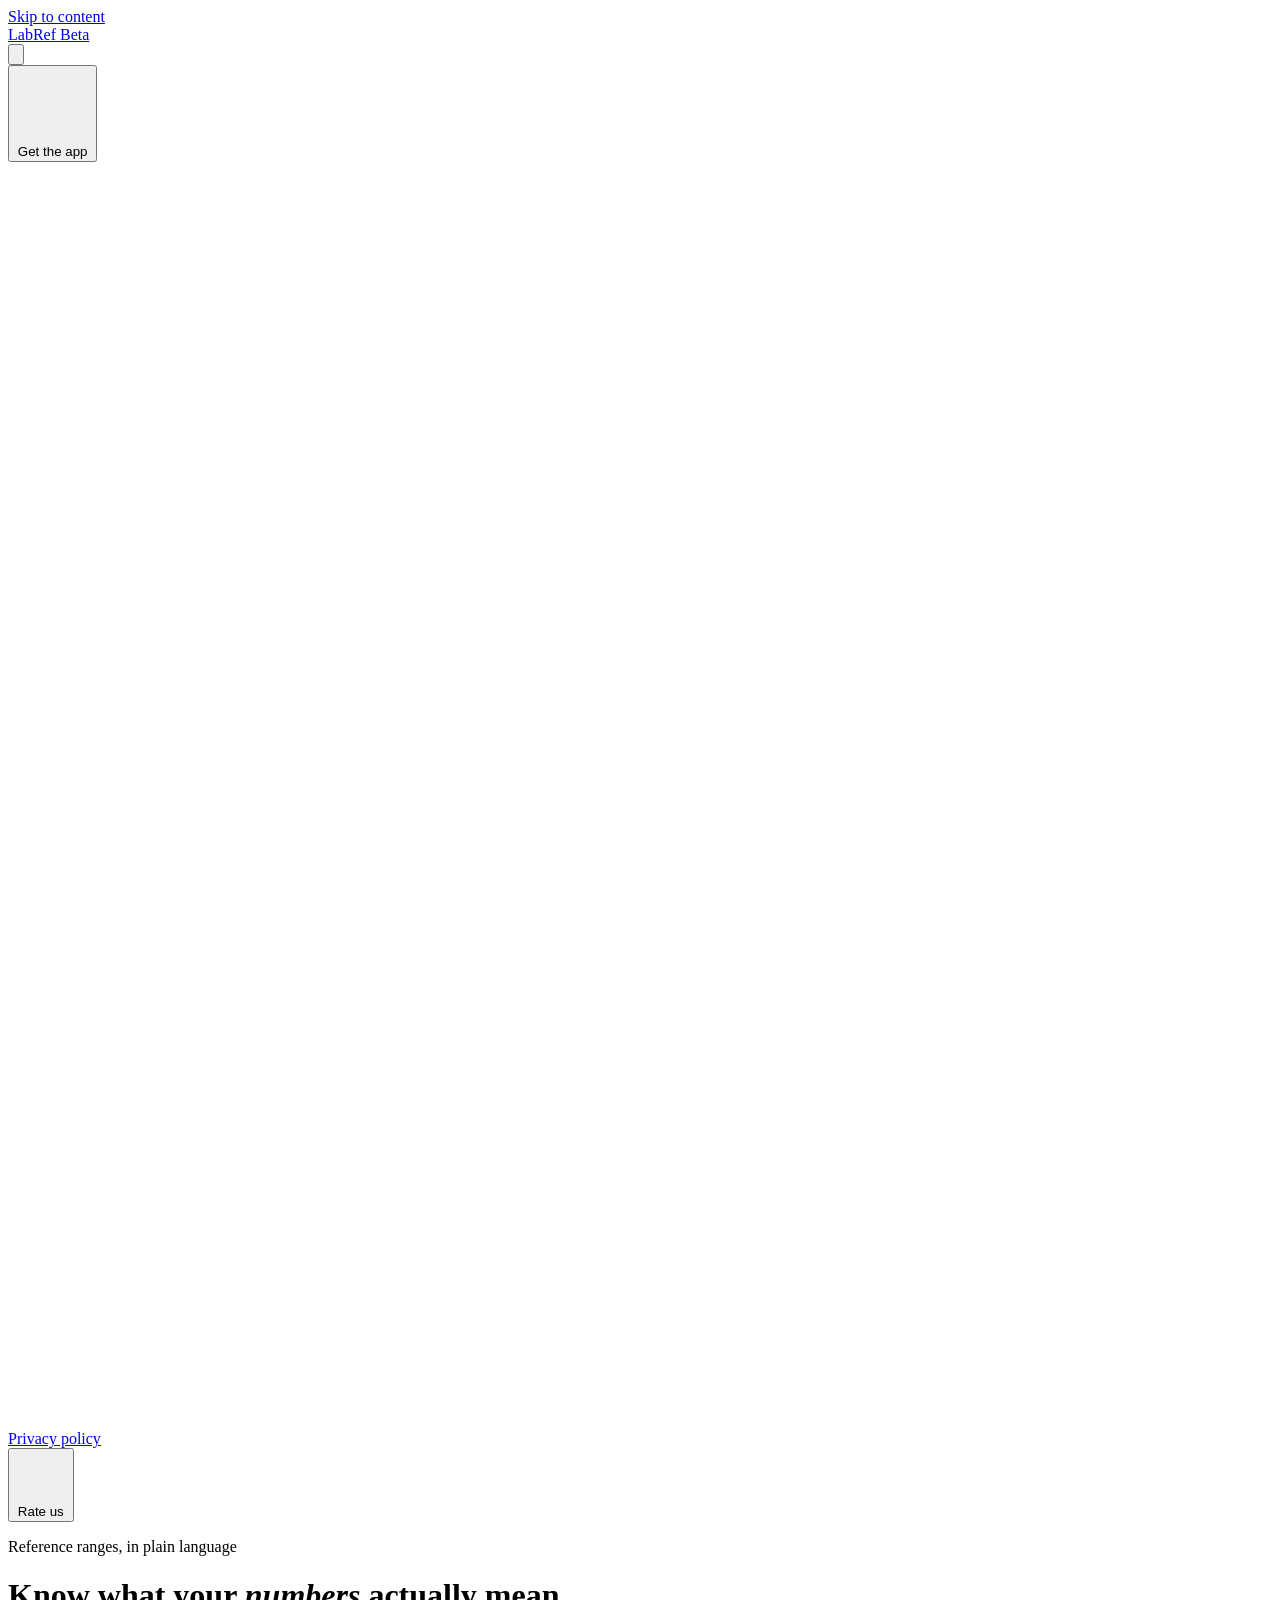
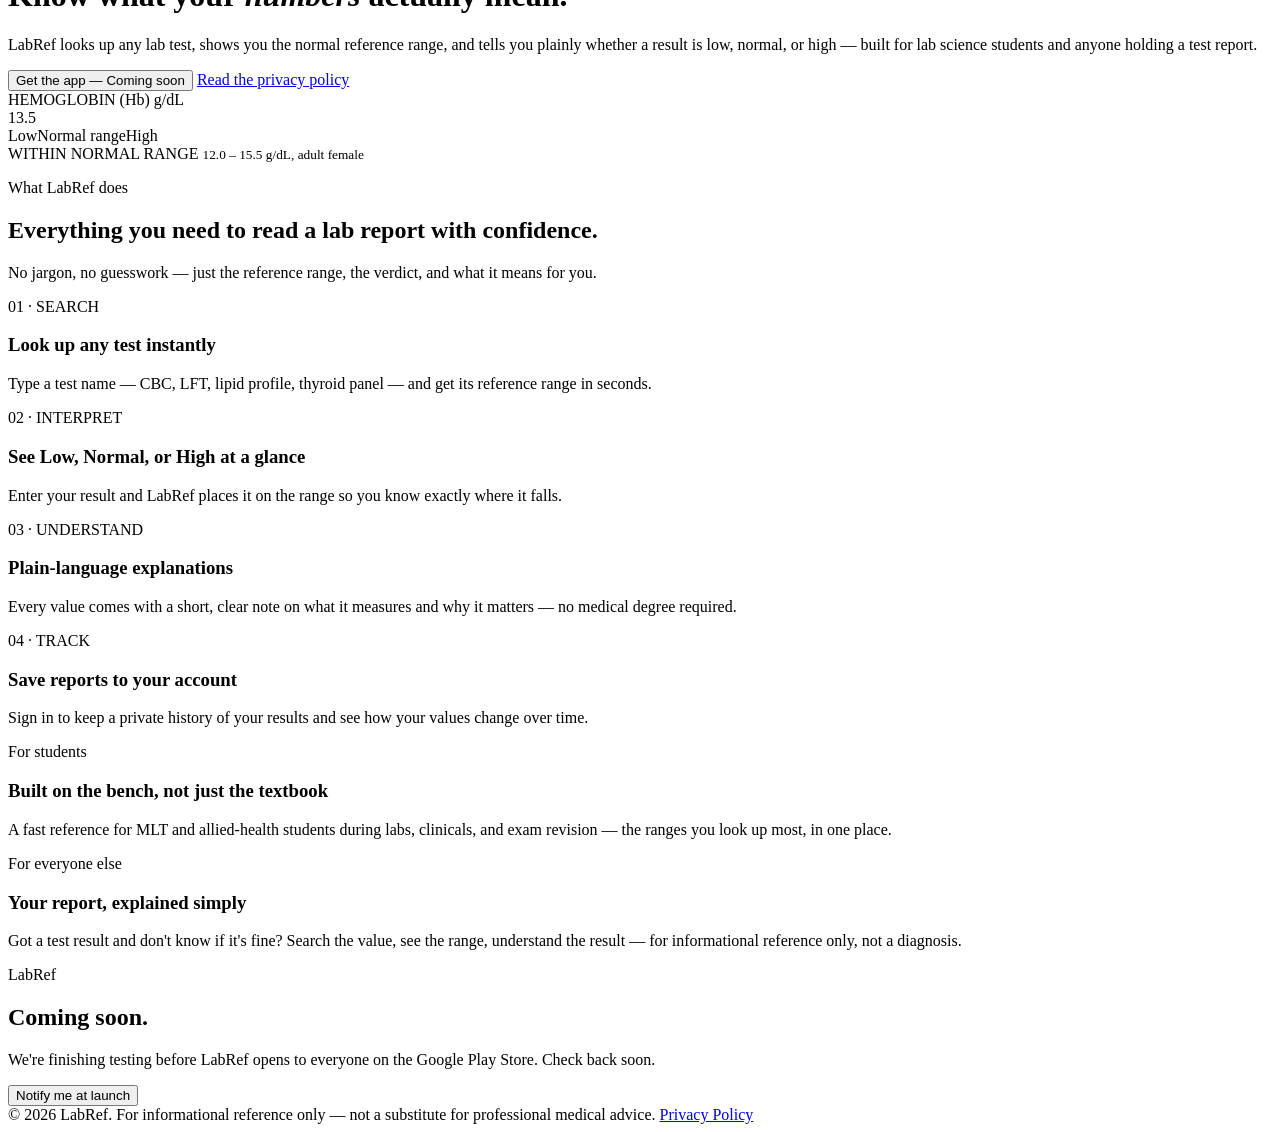
==== index.html @ ff69e236 "Rename index_Version2.html to index.html" ====
<!doctype html>
<html lang="en">
<head>
  <meta charset="utf-8">
  <meta name="viewport" content="width=device-width,initial-scale=1">
  <title>LabRef — Know what your numbers mean</title>
  <meta name="description" content="LabRef quickly shows lab test reference ranges and plain-language interpretation so you can read lab reports with confidence.">
  <link rel="icon" href="favicon.svg" type="image/svg+xml">
  <link rel="manifest" href="site.webmanifest">
  <meta name="theme-color" content="#2C5D58">

  <link rel="preconnect" href="https://fonts.googleapis.com">
  <link rel="preconnect" href="https://fonts.gstatic.com" crossorigin>
  <link href="https://fonts.googleapis.com/css2?family=Newsreader:ital,wght@0,400;0,500;1,400;1,500;1,600&family=Inter:wght@400;500;600;700&family=IBM+Plex+Mono:wght@400;500&display=swap" rel="stylesheet">

  <link rel="stylesheet" href="styles.css">
</head>
<body>
  <a class="skip-link" href="#main">Skip to content</a>

  <header class="nav" role="banner" id="top">
    <a href="#top" class="logo">LabRef <span class="tag">Beta</span></a>
    <div class="profile-wrap">
      <button class="profile-btn" id="profileBtn" aria-label="Account menu" aria-haspopup="true" aria-expanded="false" aria-controls="profileMenu">
        <svg viewBox="0 0 24 24" fill="none" stroke-width="1.6" stroke-linecap="round" stroke-linejoin="round" aria-hidden="true" focusable="false">
          <path d="M4 20c0-3.5 3.5-6 8-6s8 2.5 8 6"/>
          <circle cx="12" cy="8" r="3.6"/>
        </svg>
      </button>

      <div class="profile-menu" id="profileMenu" role="menu" aria-labelledby="profileBtn">
        <button type="button" class="profile-menu-btn" role="menuitem" id="getAppBtn">
          <svg viewBox="0 0 24 24" fill="none" stroke-width="1.6" stroke-linecap="round" stroke-linejoin="round" aria-hidden="true" focusable="false"><rect x="6" y="2" width="12" height="20" rx="2"/><path d="M11 18h2"/></svg>
          Get the app
        </button>

        <a href="privacy.html" role="menuitem" class="profile-menu-btn" id="privacyLink">
          <svg viewBox="0 0 24 24" fill="none" stroke-width="1.6" stroke-linecap="round" stroke-linejoin="round" aria-hidden="true" focusable="false"><path d="M12 3l7 3v6c0 4.5-3 7.5-7 9-4-1.5-7-4.5-7-9V6l7-3z"/></svg>
          Privacy policy
        </a>

        <div class="divider" role="separator" aria-hidden="true"></div>

        <button type="button" class="profile-menu-btn" role="menuitem" id="rateBtn">
          <svg viewBox="0 0 24 24" fill="none" stroke-width="1.6" stroke-linecap="round" stroke-linejoin="round" aria-hidden="true" focusable="false"><path d="M12 3l2.6 5.6 6.1.6-4.6 4.1 1.3 6-5.4-3.2-5.4 3.2 1.3-6-4.6-4.1 6.1-.6z"/></svg>
          Rate us
        </button>
      </div>
    </div>
  </header>

  <main class="hero" id="main" role="main" aria-labelledby="hero-heading">
    <div>
      <p class="eyebrow">Reference ranges, in plain language</p>
      <h1 id="hero-heading">Know what your <em>numbers</em> actually mean.</h1>
      <p class="sub">LabRef looks up any lab test, shows you the normal reference range, and tells you plainly whether a result is low, normal, or high — built for lab science students and anyone holding a test report.</p>
      <div class="hero-actions">
        <button class="btn-primary" id="primaryNotifyBtn">Get the app — Coming soon</button>
        <a href="privacy.html" class="btn-ghost">Read the privacy policy</a>
      </div>
    </div>

    <div class="range-card" aria-labelledby="test-name" role="region">
      <div class="label-row">
        <span class="test-name" id="test-name">HEMOGLOBIN (Hb)</span>
        <span class="test-unit">g/dL</span>
      </div>
      <div class="test-value">13.5</div>
      <div class="range-track" aria-hidden="true"><div class="range-marker" aria-hidden="true"></div></div>
      <div class="range-scale" aria-hidden="true"><span>Low</span><span>Normal range</span><span>High</span></div>
      <div class="range-verdict" aria-live="polite">
        <span class="dot" aria-hidden="true"></span>
        <span>WITHIN NORMAL RANGE</span>
        <small>12.0 – 15.5 g/dL, adult female</small>
      </div>
    </div>
  </main>

  <section class="section" aria-labelledby="what-labref">
    <div class="section-head">
      <p class="eyebrow">What LabRef does</p>
      <h2 id="what-labref">Everything you need to read a lab report with confidence.</h2>
      <p>No jargon, no guesswork — just the reference range, the verdict, and what it means for you.</p>
    </div>
    <div class="panel-grid" role="list">
      <div class="panel" role="listitem">
        <span class="code">01 · SEARCH</span>
        <h3>Look up any test instantly</h3>
        <p>Type a test name — CBC, LFT, lipid profile, thyroid panel — and get its reference range in seconds.</p>
      </div>
      <div class="panel" role="listitem">
        <span class="code">02 · INTERPRET</span>
        <h3>See Low, Normal, or High at a glance</h3>
        <p>Enter your result and LabRef places it on the range so you know exactly where it falls.</p>
      </div>
      <div class="panel" role="listitem">
        <span class="code">03 · UNDERSTAND</span>
        <h3>Plain-language explanations</h3>
        <p>Every value comes with a short, clear note on what it measures and why it matters — no medical degree required.</p>
      </div>
      <div class="panel" role="listitem">
        <span class="code">04 · TRACK</span>
        <h3>Save reports to your account</h3>
        <p>Sign in to keep a private history of your results and see how your values change over time.</p>
      </div>
    </div>
  </section>

  <section class="section" style="padding-top:0;" aria-labelledby="audience">
    <div class="audience" role="list">
      <div class="cell" role="listitem">
        <p class="eyebrow">For students</p>
        <h3>Built on the bench, not just the textbook</h3>
        <p>A fast reference for MLT and allied-health students during labs, clinicals, and exam revision — the ranges you look up most, in one place.</p>
      </div>
      <div class="cell alt" role="listitem">
        <p class="eyebrow">For everyone else</p>
        <h3>Your report, explained simply</h3>
        <p>Got a test result and don't know if it's fine? Search the value, see the range, understand the result — for informational reference only, not a diagnosis.</p>
      </div>
    </div>
  </section>

  <div class="banner" role="region" aria-labelledby="coming-soon">
    <p class="eyebrow">LabRef</p>
    <h2 id="coming-soon">Coming soon.</h2>
    <p>We're finishing testing before LabRef opens to everyone on the Google Play Store. Check back soon.</p>
    <button class="btn-primary" id="notifyBtn">Notify me at launch</button>
  </div>

  <footer>
    <span>© 2026 LabRef. For informational reference only — not a substitute for professional medical advice.</span>
    <a href="privacy.html">Privacy Policy</a>
  </footer>

  <div class="toast" id="toast" role="status" aria-live="polite" aria-atomic="true"></div>

  <script>
    // Profile menu behavior with keyboard support and focus management
    const profileBtn = document.getElementById('profileBtn');
    const profileMenu = document.getElementById('profileMenu');
    const menuItems = Array.from(profileMenu.querySelectorAll('[role="menuitem"]'));
    const getAppBtn = document.getElementById('getAppBtn');
    const rateBtn = document.getElementById('rateBtn');
    const primaryNotifyBtn = document.getElementById('primaryNotifyBtn');
    const notifyBtn = document.getElementById('notifyBtn');
    const toastEl = document.getElementById('toast');

    let toastTimer;

    function showToast(msg){
      toastEl.textContent = msg;
      toastEl.classList.add('show');
      clearTimeout(toastTimer);
      toastTimer = setTimeout(()=>toastEl.classList.remove('show'), 2600);
    }

    function openMenu(){
      profileMenu.classList.add('open');
      profileBtn.setAttribute('aria-expanded', 'true');
      setTimeout(()=> menuItems[0]?.focus(), 0);
    }

    function closeMenu(){
      profileMenu.classList.remove('open');
      profileBtn.setAttribute('aria-expanded', 'false');
      profileBtn.focus();
    }

    profileBtn.addEventListener('click', (e)=>{
      e.stopPropagation();
      profileMenu.classList.contains('open') ? closeMenu() : openMenu();
    });

    profileMenu.addEventListener('click', (e)=> e.stopPropagation());

    document.addEventListener('click', ()=> {
      if (profileMenu.classList.contains('open')) closeMenu();
    });

    document.addEventListener('keydown', (e)=>{
      if (!profileMenu.classList.contains('open')) {
        if (document.activeElement === profileBtn && (e.key === 'ArrowDown' || e.key === 'Enter' || e.key === ' ')) {
          e.preventDefault();
          openMenu();
        }
        return;
      }
      const currentIndex = menuItems.indexOf(document.activeElement);
      if (e.key === 'Escape') {
        e.preventDefault();
        closeMenu();
      } else if (e.key === 'ArrowDown') {
        e.preventDefault();
        const next = menuItems[(currentIndex + 1) % menuItems.length];
        next.focus();
      } else if (e.key === 'ArrowUp') {
        e.preventDefault();
        const prev = menuItems[(currentIndex - 1 + menuItems.length) % menuItems.length];
        prev.focus();
      } else if (e.key === 'Tab') {
        setTimeout(()=> {
          if (!profileMenu.contains(document.activeElement)) closeMenu();
        }, 0);
      }
    });

    getAppBtn.addEventListener('click', ()=> showToast("LabRef isn't on the Play Store yet — coming soon."));
    rateBtn.addEventListener('click', ()=> showToast("Rating opens once LabRef is live on the Play Store."));
    primaryNotifyBtn.addEventListener('click', ()=> showToast("LabRef isn't on the Play Store yet — coming soon."));
    notifyBtn.addEventListener('click', ()=> showToast("LabRef isn't on the Play Store yet — coming soon."));

    profileMenu.addEventListener('mouseleave', ()=> {
      if (!profileMenu.contains(document.activeElement)) closeMenu();
    });
  </script>
</body>
</html>
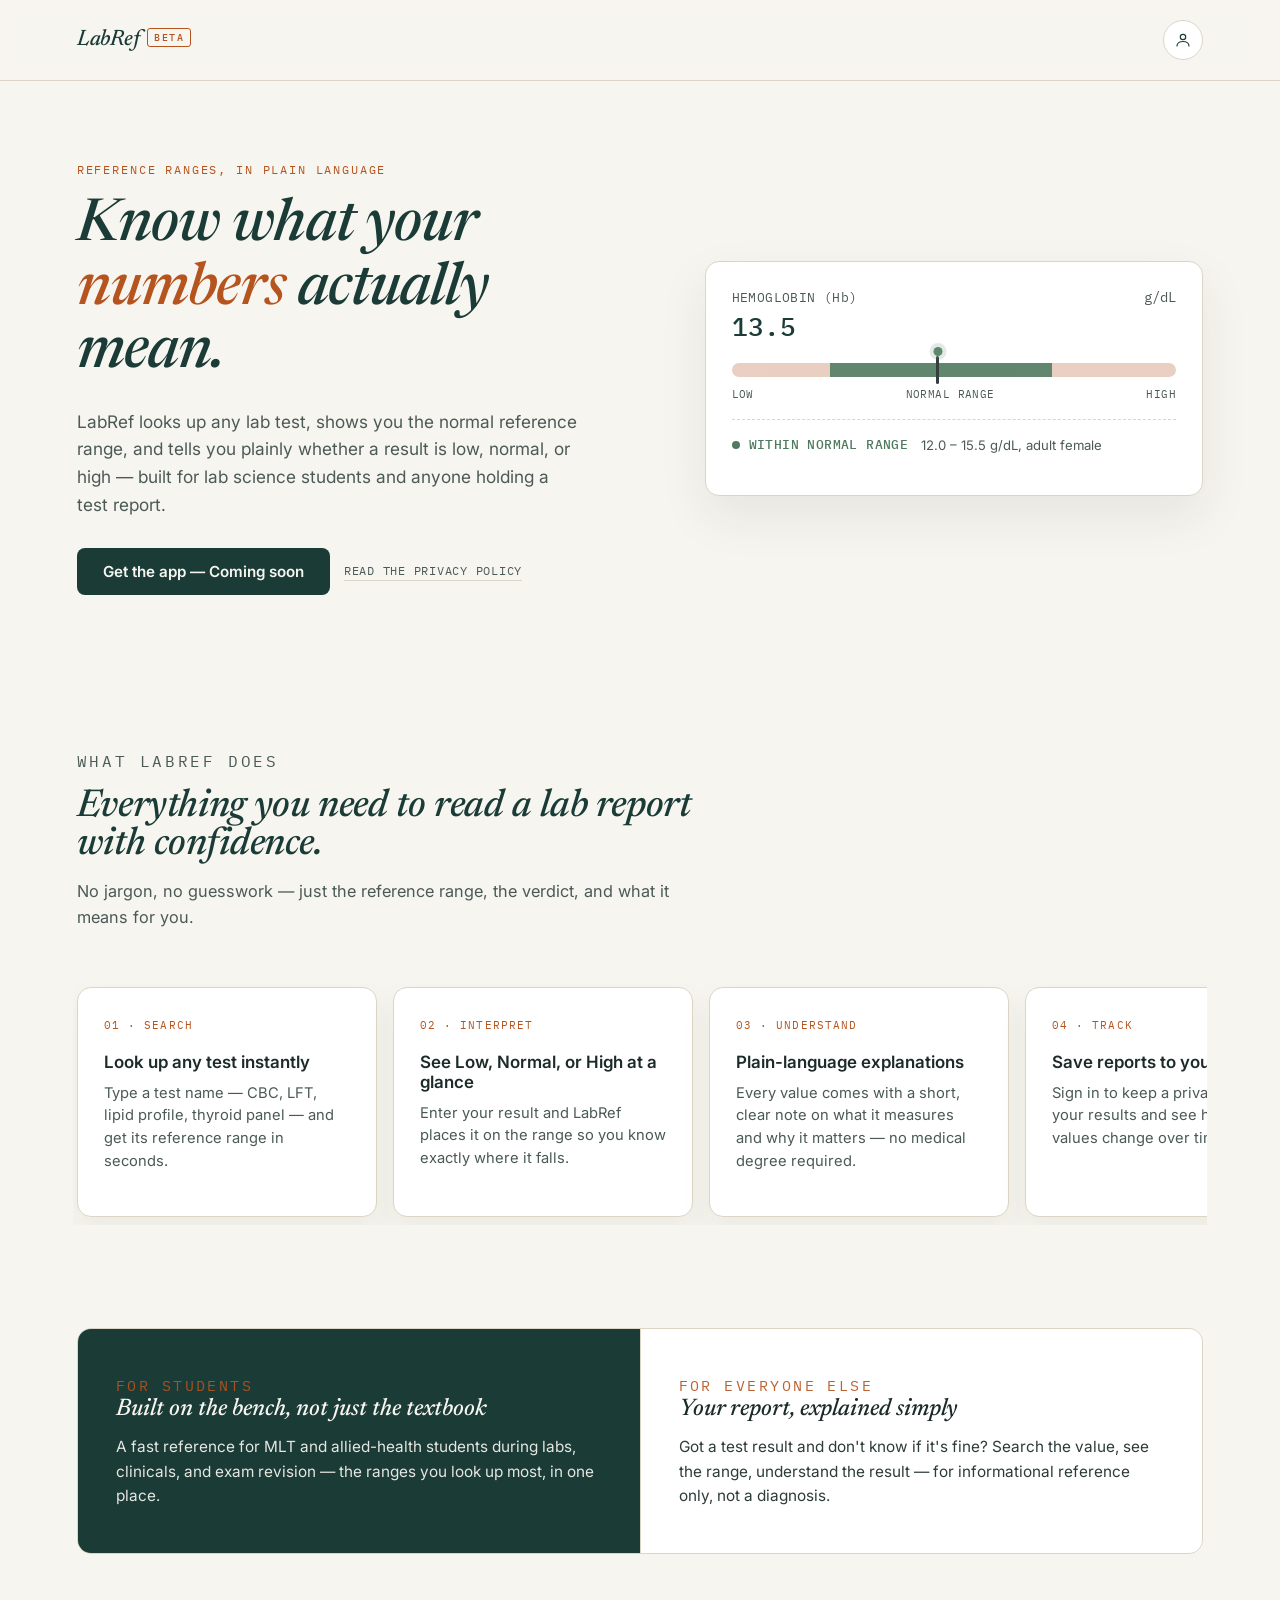
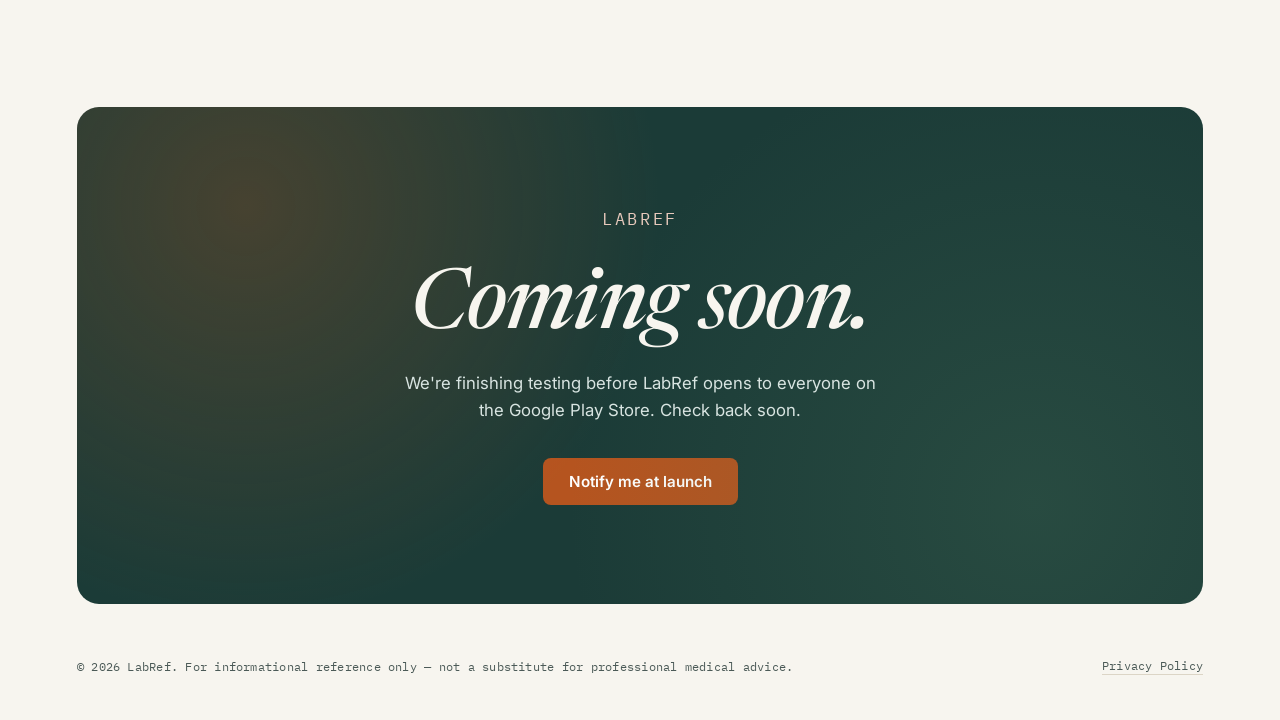
==== commit b81a5bc6: "Update index.html" ====
--- a/index.html
+++ b/index.html
@@ -1,218 +1,456 @@
-<!doctype html>
+<!DOCTYPE html>
 <html lang="en">
 <head>
-  <meta charset="utf-8">
-  <meta name="viewport" content="width=device-width,initial-scale=1">
-  <title>LabRef — Know what your numbers mean</title>
-  <meta name="description" content="LabRef quickly shows lab test reference ranges and plain-language interpretation so you can read lab reports with confidence.">
-  <link rel="icon" href="favicon.svg" type="image/svg+xml">
-  <link rel="manifest" href="site.webmanifest">
-  <meta name="theme-color" content="#2C5D58">
-
-  <link rel="preconnect" href="https://fonts.googleapis.com">
-  <link rel="preconnect" href="https://fonts.gstatic.com" crossorigin>
-  <link href="https://fonts.googleapis.com/css2?family=Newsreader:ital,wght@0,400;0,500;1,400;1,500;1,600&family=Inter:wght@400;500;600;700&family=IBM+Plex+Mono:wght@400;500&display=swap" rel="stylesheet">
-
-  <link rel="stylesheet" href="styles.css">
+<meta charset="UTF-8">
+<meta name="viewport" content="width=device-width, initial-scale=1.0">
+<title>LabRef — Know what your numbers mean</title>
+<link rel="preconnect" href="https://fonts.googleapis.com">
+<link rel="preconnect" href="https://fonts.gstatic.com" crossorigin>
+<link href="https://fonts.googleapis.com/css2?family=Newsreader:ital,wght@0,400;0,500;1,400;1,500;1,600&family=Inter:wght@400;500;600;700&family=IBM+Plex+Mono:wght@400;500&display=swap" rel="stylesheet">
+<style>
+  :root{
+    --bg:#F7F5EF;
+    --paper:#FFFFFF;
+    --ink:#1C2B29;
+    --ink-soft:#4B5A57;
+    --teal:#2C5D58;
+    --teal-dark:#1B3B37;
+    --amber:#B5541F;
+    --line:#DCD5C6;
+    --green:#4F7A5E;
+    --red:#A23B2E;
+    --font-display: 'Newsreader', serif;
+    --font-body: 'Inter', sans-serif;
+    --font-mono: 'IBM Plex Mono', monospace;
+  }
+  *{box-sizing:border-box;}
+  html{scroll-behavior:smooth;}
+  body{
+    margin:0;
+    background:var(--bg);
+    color:var(--ink);
+    font-family:var(--font-body);
+    -webkit-font-smoothing:antialiased;
+  }
+  a{color:inherit;}
+  img,svg{display:block;max-width:100%;}
+
+  /* ---------- NAV ---------- */
+  header.nav{
+    position:sticky; top:0; z-index:50;
+    display:flex; align-items:center; justify-content:space-between;
+    padding:20px 6vw;
+    background:rgba(247,245,239,0.88);
+    backdrop-filter:blur(8px);
+    border-bottom:1px solid var(--line);
+  }
+  .logo{
+    display:flex; align-items:baseline; gap:8px;
+    font-family:var(--font-display); font-style:italic; font-weight:500;
+    font-size:1.4rem; letter-spacing:-0.01em; color:var(--teal-dark);
+    text-decoration:none;
+  }
+  .logo .tag{
+    font-family:var(--font-mono); font-style:normal; font-size:0.62rem;
+    letter-spacing:0.14em; color:var(--amber); text-transform:uppercase;
+    border:1px solid var(--amber); border-radius:3px; padding:2px 6px;
+    transform:translateY(-4px);
+  }
+  .profile-wrap{position:relative;}
+  .profile-btn{
+    width:40px;height:40px;border-radius:50%;
+    border:1px solid var(--line); background:var(--paper);
+    display:flex; align-items:center; justify-content:center;
+    cursor:pointer; transition:border-color .15s ease, transform .15s ease;
+  }
+  .profile-btn:hover{border-color:var(--teal);}
+  .profile-btn svg{width:18px;height:18px;stroke:var(--teal-dark);}
+  .profile-menu{
+    position:absolute; right:0; top:52px;
+    width:220px; background:var(--paper);
+    border:1px solid var(--line); border-radius:10px;
+    box-shadow:0 12px 28px rgba(28,43,41,0.12);
+    padding:6px; opacity:0; visibility:hidden; transform:translateY(-6px);
+    transition:opacity .16s ease, transform .16s ease, visibility .16s;
+  }
+  .profile-menu.open{opacity:1; visibility:visible; transform:translateY(0);}
+  .profile-menu button{
+    width:100%; text-align:left; background:none; border:none;
+    font-family:var(--font-body); font-size:0.92rem; color:var(--ink);
+    padding:11px 12px; border-radius:7px; cursor:pointer;
+    display:flex; align-items:center; gap:10px;
+  }
+  .profile-menu button:hover{background:var(--bg);}
+  .profile-menu svg{width:16px;height:16px;stroke:var(--ink-soft); flex-shrink:0;}
+  .profile-menu .divider{height:1px;background:var(--line);margin:5px 4px;}
+
+  /* ---------- HERO ---------- */
+  .hero{
+    padding:9vh 6vw 8vh;
+    display:grid; grid-template-columns:1.05fr 0.95fr; gap:6vw;
+    align-items:center;
+    max-width:1280px; margin:0 auto;
+  }
+  .eyebrow{
+    font-family:var(--font-mono); font-size:0.72rem; letter-spacing:0.16em;
+    text-transform:uppercase; color:var(--amber); margin:0 0 18px;
+  }
+  h1{
+    font-family:var(--font-display); font-style:italic; font-weight:500;
+    font-size:clamp(2.4rem, 4.6vw, 3.7rem); line-height:1.08; letter-spacing:-0.015em;
+    margin:0 0 22px; color:var(--teal-dark);
+  }
+  h1 em{color:var(--amber); font-style:italic;}
+  .hero p.sub{
+    font-size:1.08rem; line-height:1.6; color:var(--ink-soft);
+    max-width:46ch; margin:0 0 30px;
+  }
+  .hero-actions{display:flex; gap:14px; flex-wrap:wrap; align-items:center;}
+  .btn-primary{
+    font-family:var(--font-body); font-weight:600; font-size:0.95rem;
+    background:var(--teal-dark); color:#F7F5EF; border:none;
+    padding:14px 26px; border-radius:8px; cursor:pointer;
+    transition:background .15s ease, transform .15s ease;
+  }
+  .btn-primary:hover{background:var(--teal); transform:translateY(-1px);}
+  .btn-ghost{
+    font-family:var(--font-mono); font-size:0.78rem; letter-spacing:0.06em;
+    color:var(--ink-soft); text-decoration:none; text-transform:uppercase;
+    border-bottom:1px solid var(--line); padding-bottom:2px;
+  }
+
+  /* ---------- SIGNATURE: reference range panel ---------- */
+  .range-card{
+    background:var(--paper); border:1px solid var(--line); border-radius:14px;
+    padding:26px 26px 22px; box-shadow:0 20px 50px rgba(28,43,41,0.08);
+  }
+  .range-card .label-row{
+    display:flex; justify-content:space-between; align-items:baseline;
+    margin-bottom:4px;
+  }
+  .range-card .test-name{font-family:var(--font-mono); font-size:0.82rem; color:var(--ink-soft); letter-spacing:0.03em;}
+  .range-card .test-value{font-family:var(--font-mono); font-size:1.6rem; color:var(--teal-dark); font-weight:500;}
+  .range-card .test-unit{font-family:var(--font-mono); font-size:0.85rem; color:var(--ink-soft);}
+  .range-track{
+    position:relative; height:14px; border-radius:7px; margin:20px 0 10px;
+    background:linear-gradient(to right, #E7C9BC 0 22%, var(--green) 22% 72%, #E7C9BC 72% 100%);
+    opacity:0.9;
+  }
+  .range-marker{
+    position:absolute; top:-7px; width:3px; height:28px; background:var(--ink);
+    border-radius:2px; left:46%;
+    transition:left .5s cubic-bezier(.2,.9,.25,1);
+  }
+  .range-marker::after{
+    content:''; position:absolute; top:-9px; left:50%; transform:translateX(-50%);
+    width:9px; height:9px; border-radius:50%; background:var(--green);
+    box-shadow:0 0 0 4px rgba(79,122,94,0.18);
+  }
+  .range-scale{
+    display:flex; justify-content:space-between;
+    font-family:var(--font-mono); font-size:0.68rem; color:var(--ink-soft);
+    letter-spacing:0.04em; text-transform:uppercase;
+  }
+  .range-verdict{
+    margin-top:18px; padding-top:16px; border-top:1px dashed var(--line);
+    display:flex; align-items:center; gap:9px;
+  }
+  .range-verdict .dot{width:8px;height:8px;border-radius:50%;background:var(--green); transition:background .25s ease;}
+  .range-verdict span{font-family:var(--font-mono); font-size:0.82rem; color:var(--green); font-weight:500; letter-spacing:0.03em; transition:color .25s ease;}
+  .range-verdict small{font-family:var(--font-body); color:var(--ink-soft); font-size:0.82rem; margin-left:4px;}
+  .range-verdict.status-high .dot{background:var(--red);}
+  .range-verdict.status-high span{color:var(--red);}
+  .range-verdict.status-low .dot{background:var(--amber);}
+  .range-verdict.status-low span{color:var(--amber);}
+
+  .range-card{position:relative; touch-action:pan-y;}
+  .range-card .fade-wrap{transition:opacity .22s ease;}
+  .range-card .fade-wrap.fading{opacity:0;}
+  .range-dots{display:flex; justify-content:center; gap:7px; margin-top:20px;}
+  .range-dots button{
+    width:6px; height:6px; border-radius:50%; border:none; padding:0;
+    background:var(--line); cursor:pointer; transition:background .2s ease, width .2s ease;
+  }
+  .range-dots button.active{background:var(--teal-dark); width:18px; border-radius:4px;}
+
+  @media(max-width:880px){
+    .hero{grid-template-columns:1fr; padding-top:6vh;}
+  }
+
+  /* ---------- FEATURES ---------- */
+  .section{padding:9vh 6vw; max-width:1280px; margin:0 auto;}
+  .section-head{max-width:640px; margin-bottom:52px;}
+  .section-head .eyebrow{margin-bottom:14px;}
+  .section-head h2{
+    font-family:var(--font-display); font-style:italic; font-weight:500;
+    font-size:clamp(1.8rem,3vw,2.4rem); color:var(--teal-dark); margin:0 0 14px; letter-spacing:-0.01em;
+  }
+  .section-head p{color:var(--ink-soft); line-height:1.6; font-size:1.02rem; margin:0;}
+
+  .panel-carousel{
+    display:flex; gap:16px; overflow-x:auto; scroll-snap-type:x mandatory;
+    padding:4px 4px 8px; margin:0 -4px;
+    -webkit-overflow-scrolling:touch; scrollbar-width:none;
+  }
+  .panel-carousel::-webkit-scrollbar{display:none;}
+  .panel{
+    background:var(--paper); border:1px solid var(--line); border-radius:14px;
+    padding:30px 26px 32px; min-height:230px;
+    display:flex; flex-direction:column;
+    scroll-snap-align:center; flex:0 0 82%;
+    box-shadow:0 14px 32px rgba(28,43,41,0.06);
+  }
+  .panel .code{
+    font-family:var(--font-mono); font-size:0.68rem; letter-spacing:0.1em;
+    color:var(--amber); text-transform:uppercase; margin-bottom:20px;
+  }
+  .panel h3{
+    font-family:var(--font-body); font-weight:600; font-size:1.06rem;
+    margin:0 0 10px; color:var(--ink);
+  }
+  .panel-dots{display:flex; justify-content:center; gap:7px; margin-top:22px;}
+  .panel-dots button{
+    width:6px; height:6px; border-radius:50%; border:none; padding:0;
+    background:var(--line); cursor:pointer; transition:background .2s ease, width .2s ease;
+  }
+  .panel-dots button.active{background:var(--teal-dark); width:18px; border-radius:4px;}
+  @media(min-width:640px){ .panel{flex:0 0 320px;} }
+  @media(min-width:980px){ .panel{flex:0 0 300px;} }
+  .panel p{font-size:0.92rem; line-height:1.55; color:var(--ink-soft); margin:0; flex:1;}
+
+  /* ---------- AUDIENCE ---------- */
+  .audience{
+    display:grid; grid-template-columns:1fr 1fr; gap:1px;
+    background:var(--line); border:1px solid var(--line); border-radius:14px; overflow:hidden;
+  }
+  .audience .cell{background:var(--teal-dark); color:#F7F5EF; padding:44px 38px;}
+  .audience .cell.alt{background:var(--paper); color:var(--ink);}
+  .audience .cell .eyebrow{color:var(--amber);}
+  .audience .cell h3{
+    font-family:var(--font-display); font-style:italic; font-weight:500;
+    font-size:1.5rem; margin:0 0 14px;
+  }
+  .audience .cell p{line-height:1.6; font-size:0.96rem; opacity:0.92; margin:0;}
+  @media(max-width:780px){ .audience{grid-template-columns:1fr;} }
+
+  /* ---------- COMING SOON BANNER ---------- */
+  .banner{
+    margin:8vh 6vw 0; padding:11vh 6vw;
+    background:var(--teal-dark); color:#F7F5EF;
+    border-radius:22px; text-align:center;
+    position:relative; overflow:hidden;
+  }
+  .banner::before{
+    content:''; position:absolute; inset:0;
+    background:
+      radial-gradient(circle at 15% 20%, rgba(181,84,31,0.28), transparent 40%),
+      radial-gradient(circle at 85% 80%, rgba(79,122,94,0.25), transparent 45%);
+    pointer-events:none;
+  }
+  .banner .eyebrow{color:#E7C9BC; position:relative;}
+  .banner h2{
+    position:relative;
+    font-family:var(--font-display); font-style:italic; font-weight:500;
+    font-size:clamp(2.6rem,7vw,5.2rem); line-height:1; letter-spacing:-0.02em;
+    margin:14px 0 20px;
+  }
+  .banner p{
+    position:relative; font-size:1.05rem; color:#D8E4E1; max-width:44ch;
+    margin:0 auto 34px; line-height:1.6;
+  }
+  .banner .btn-primary{background:var(--amber); color:#fff;}
+  .banner .btn-primary:hover{background:#9A4419;}
+
+  footer{
+    padding:6vh 6vw 5vh; display:flex; justify-content:space-between; align-items:center;
+    flex-wrap:wrap; gap:14px; max-width:1280px; margin:0 auto;
+    font-family:var(--font-mono); font-size:0.74rem; color:var(--ink-soft);
+    letter-spacing:0.02em;
+  }
+  footer a{text-decoration:none; border-bottom:1px solid var(--line); padding-bottom:1px;}
+
+  /* toast */
+  .toast{
+    position:fixed; bottom:28px; left:50%; transform:translateX(-50%) translateY(20px);
+    background:var(--ink); color:#F7F5EF; font-family:var(--font-mono); font-size:0.82rem;
+    padding:13px 22px; border-radius:8px; opacity:0; pointer-events:none; z-index:100;
+    transition:opacity .2s ease, transform .2s ease; letter-spacing:0.02em;
+  }
+  .toast.show{opacity:1; transform:translateX(-50%) translateY(0);}
+</style>
 </head>
 <body>
-  <a class="skip-link" href="#main">Skip to content</a>
-
-  <header class="nav" role="banner" id="top">
-    <a href="#top" class="logo">LabRef <span class="tag">Beta</span></a>
-    <div class="profile-wrap">
-      <button class="profile-btn" id="profileBtn" aria-label="Account menu" aria-haspopup="true" aria-expanded="false" aria-controls="profileMenu">
-        <svg viewBox="0 0 24 24" fill="none" stroke-width="1.6" stroke-linecap="round" stroke-linejoin="round" aria-hidden="true" focusable="false">
-          <path d="M4 20c0-3.5 3.5-6 8-6s8 2.5 8 6"/>
-          <circle cx="12" cy="8" r="3.6"/>
-        </svg>
+
+<header class="nav">
+  <a href="#top" class="logo">LabRef <span class="tag">Beta</span></a>
+  <div class="profile-wrap">
+    <button class="profile-btn" id="profileBtn" aria-label="Account menu" aria-expanded="false">
+      <svg viewBox="0 0 24 24" fill="none" stroke-width="1.6" stroke-linecap="round" stroke-linejoin="round">
+        <path d="M4 20c0-3.5 3.5-6 8-6s8 2.5 8 6"/>
+        <circle cx="12" cy="8" r="3.6"/>
+      </svg>
+    </button>
+    <div class="profile-menu" id="profileMenu">
+      <button onclick="showToast('LabRef isn\'t on the Play Store yet — coming soon.')">
+        <svg viewBox="0 0 24 24" fill="none" stroke-width="1.6" stroke-linecap="round" stroke-linejoin="round"><rect x="6" y="2" width="12" height="20" rx="2"/><path d="M11 18h2"/></svg>
+        Get the app
       </button>
-
-      <div class="profile-menu" id="profileMenu" role="menu" aria-labelledby="profileBtn">
-        <button type="button" class="profile-menu-btn" role="menuitem" id="getAppBtn">
-          <svg viewBox="0 0 24 24" fill="none" stroke-width="1.6" stroke-linecap="round" stroke-linejoin="round" aria-hidden="true" focusable="false"><rect x="6" y="2" width="12" height="20" rx="2"/><path d="M11 18h2"/></svg>
-          Get the app
+      <a href="privacy.html" style="text-decoration:none;">
+        <button>
+          <svg viewBox="0 0 24 24" fill="none" stroke-width="1.6" stroke-linecap="round" stroke-linejoin="round"><path d="M12 3l7 3v6c0 4.5-3 7.5-7 9-4-1.5-7-4.5-7-9V6l7-3z"/></svg>
+          Privacy policy
         </button>
-
-        <a href="privacy.html" role="menuitem" class="profile-menu-btn" id="privacyLink">
-          <svg viewBox="0 0 24 24" fill="none" stroke-width="1.6" stroke-linecap="round" stroke-linejoin="round" aria-hidden="true" focusable="false"><path d="M12 3l7 3v6c0 4.5-3 7.5-7 9-4-1.5-7-4.5-7-9V6l7-3z"/></svg>
-          Privacy policy
-        </a>
-
-        <div class="divider" role="separator" aria-hidden="true"></div>
-
-        <button type="button" class="profile-menu-btn" role="menuitem" id="rateBtn">
-          <svg viewBox="0 0 24 24" fill="none" stroke-width="1.6" stroke-linecap="round" stroke-linejoin="round" aria-hidden="true" focusable="false"><path d="M12 3l2.6 5.6 6.1.6-4.6 4.1 1.3 6-5.4-3.2-5.4 3.2 1.3-6-4.6-4.1 6.1-.6z"/></svg>
-          Rate us
-        </button>
+      </a>
+      <div class="divider"></div>
+      <button onclick="showToast('Rating opens once LabRef is live on the Play Store.')">
+        <svg viewBox="0 0 24 24" fill="none" stroke-width="1.6" stroke-linecap="round" stroke-linejoin="round"><path d="M12 3l2.6 5.6 6.1.6-4.6 4.1 1.3 6-5.4-3.2-5.4 3.2 1.3-6-4.6-4.1 6.1-.6z"/></svg>
+        Rate us
+      </button>
+    </div>
+  </div>
+</header>
+
+<section class="hero" id="top">
+  <div>
+    <p class="eyebrow">Reference ranges, in plain language</p>
+    <h1>Know what your <em>numbers</em> actually mean.</h1>
+    <p class="sub">LabRef looks up any lab test, shows you the normal reference range, and tells you plainly whether a result is low, normal, or high — built for lab science students and anyone holding a test report.</p>
+    <div class="hero-actions">
+      <button class="btn-primary" onclick="showToast('LabRef isn\'t on the Play Store yet — coming soon.')">Get the app — Coming soon</button>
+      <a href="privacy.html" class="btn-ghost">Read the privacy policy</a>
+    </div>
+  </div>
+  <div class="range-card" id="rangeCard">
+    <div class="fade-wrap" id="rangeFade">
+      <div class="label-row">
+        <span class="test-name" id="rc-name">HEMOGLOBIN (Hb)</span>
+        <span class="test-unit" id="rc-unit">g/dL</span>
       </div>
-    </div>
-  </header>
-
-  <main class="hero" id="main" role="main" aria-labelledby="hero-heading">
-    <div>
-      <p class="eyebrow">Reference ranges, in plain language</p>
-      <h1 id="hero-heading">Know what your <em>numbers</em> actually mean.</h1>
-      <p class="sub">LabRef looks up any lab test, shows you the normal reference range, and tells you plainly whether a result is low, normal, or high — built for lab science students and anyone holding a test report.</p>
-      <div class="hero-actions">
-        <button class="btn-primary" id="primaryNotifyBtn">Get the app — Coming soon</button>
-        <a href="privacy.html" class="btn-ghost">Read the privacy policy</a>
+      <div class="test-value" id="rc-value">13.5</div>
+      <div class="range-track"><div class="range-marker" id="rc-marker"></div></div>
+      <div class="range-scale"><span>Low</span><span>Normal range</span><span>High</span></div>
+      <div class="range-verdict" id="rc-verdict">
+        <span class="dot"></span>
+        <span id="rc-status">WITHIN NORMAL RANGE</span>
+        <small id="rc-range">12.0 – 15.5 g/dL, adult female</small>
       </div>
     </div>
-
-    <div class="range-card" aria-labelledby="test-name" role="region">
-      <div class="label-row">
-        <span class="test-name" id="test-name">HEMOGLOBIN (Hb)</span>
-        <span class="test-unit">g/dL</span>
-      </div>
-      <div class="test-value">13.5</div>
-      <div class="range-track" aria-hidden="true"><div class="range-marker" aria-hidden="true"></div></div>
-      <div class="range-scale" aria-hidden="true"><span>Low</span><span>Normal range</span><span>High</span></div>
-      <div class="range-verdict" aria-live="polite">
-        <span class="dot" aria-hidden="true"></span>
-        <span>WITHIN NORMAL RANGE</span>
-        <small>12.0 – 15.5 g/dL, adult female</small>
-      </div>
-    </div>
-  </main>
-
-  <section class="section" aria-labelledby="what-labref">
-    <div class="section-head">
-      <p class="eyebrow">What LabRef does</p>
-      <h2 id="what-labref">Everything you need to read a lab report with confidence.</h2>
-      <p>No jargon, no guesswork — just the reference range, the verdict, and what it means for you.</p>
-    </div>
-    <div class="panel-grid" role="list">
-      <div class="panel" role="listitem">
-        <span class="code">01 · SEARCH</span>
-        <h3>Look up any test instantly</h3>
-        <p>Type a test name — CBC, LFT, lipid profile, thyroid panel — and get its reference range in seconds.</p>
-      </div>
-      <div class="panel" role="listitem">
-        <span class="code">02 · INTERPRET</span>
-        <h3>See Low, Normal, or High at a glance</h3>
-        <p>Enter your result and LabRef places it on the range so you know exactly where it falls.</p>
-      </div>
-      <div class="panel" role="listitem">
-        <span class="code">03 · UNDERSTAND</span>
-        <h3>Plain-language explanations</h3>
-        <p>Every value comes with a short, clear note on what it measures and why it matters — no medical degree required.</p>
-      </div>
-      <div class="panel" role="listitem">
-        <span class="code">04 · TRACK</span>
-        <h3>Save reports to your account</h3>
-        <p>Sign in to keep a private history of your results and see how your values change over time.</p>
-      </div>
-    </div>
-  </section>
-
-  <section class="section" style="padding-top:0;" aria-labelledby="audience">
-    <div class="audience" role="list">
-      <div class="cell" role="listitem">
-        <p class="eyebrow">For students</p>
-        <h3>Built on the bench, not just the textbook</h3>
-        <p>A fast reference for MLT and allied-health students during labs, clinicals, and exam revision — the ranges you look up most, in one place.</p>
-      </div>
-      <div class="cell alt" role="listitem">
-        <p class="eyebrow">For everyone else</p>
-        <h3>Your report, explained simply</h3>
-        <p>Got a test result and don't know if it's fine? Search the value, see the range, understand the result — for informational reference only, not a diagnosis.</p>
-      </div>
-    </div>
-  </section>
-
-  <div class="banner" role="region" aria-labelledby="coming-soon">
-    <p class="eyebrow">LabRef</p>
-    <h2 id="coming-soon">Coming soon.</h2>
-    <p>We're finishing testing before LabRef opens to everyone on the Google Play Store. Check back soon.</p>
-    <button class="btn-primary" id="notifyBtn">Notify me at launch</button>
-  </div>
-
-  <footer>
-    <span>© 2026 LabRef. For informational reference only — not a substitute for professional medical advice.</span>
-    <a href="privacy.html">Privacy Policy</a>
-  </footer>
-
-  <div class="toast" id="toast" role="status" aria-live="polite" aria-atomic="true"></div>
-
-  <script>
-    // Profile menu behavior with keyboard support and focus management
-    const profileBtn = document.getElementById('profileBtn');
-    const profileMenu = document.getElementById('profileMenu');
-    const menuItems = Array.from(profileMenu.querySelectorAll('[role="menuitem"]'));
-    const getAppBtn = document.getElementById('getAppBtn');
-    const rateBtn = document.getElementById('rateBtn');
-    const primaryNotifyBtn = document.getElementById('primaryNotifyBtn');
-    const notifyBtn = document.getElementById('notifyBtn');
-    const toastEl = document.getElementById('toast');
-
-    let toastTimer;
-
-    function showToast(msg){
-      toastEl.textContent = msg;
-      toastEl.classList.add('show');
-      clearTimeout(toastTimer);
-      toastTimer = setTimeout(()=>toastEl.classList.remove('show'), 2600);
-    }
-
-    function openMenu(){
-      profileMenu.classList.add('open');
-      profileBtn.setAttribute('aria-expanded', 'true');
-      setTimeout(()=> menuItems[0]?.focus(), 0);
-    }
-
-    function closeMenu(){
-      profileMenu.classList.remove('open');
-      profileBtn.setAttribute('aria-expanded', 'false');
-      profileBtn.focus();
-    }
-
-    profileBtn.addEventListener('click', (e)=>{
-      e.stopPropagation();
-      profileMenu.classList.contains('open') ? closeMenu() : openMenu();
-    });
-
-    profileMenu.addEventListener('click', (e)=> e.stopPropagation());
-
-    document.addEventListener('click', ()=> {
-      if (profileMenu.classList.contains('open')) closeMenu();
-    });
-
-    document.addEventListener('keydown', (e)=>{
-      if (!profileMenu.classList.contains('open')) {
-        if (document.activeElement === profileBtn && (e.key === 'ArrowDown' || e.key === 'Enter' || e.key === ' ')) {
-          e.preventDefault();
-          openMenu();
-        }
-        return;
-      }
-      const currentIndex = menuItems.indexOf(document.activeElement);
-      if (e.key === 'Escape') {
-        e.preventDefault();
-        closeMenu();
-      } else if (e.key === 'ArrowDown') {
-        e.preventDefault();
-        const next = menuItems[(currentIndex + 1) % menuItems.length];
-        next.focus();
-      } else if (e.key === 'ArrowUp') {
-        e.preventDefault();
-        const prev = menuItems[(currentIndex - 1 + menuItems.length) % menuItems.length];
-        prev.focus();
-      } else if (e.key === 'Tab') {
-        setTimeout(()=> {
-          if (!profileMenu.contains(document.activeElement)) closeMenu();
-        }, 0);
-      }
-    });
-
-    getAppBtn.addEventListener('click', ()=> showToast("LabRef isn't on the Play Store yet — coming soon."));
-    rateBtn.addEventListener('click', ()=> showToast("Rating opens once LabRef is live on the Play Store."));
-    primaryNotifyBtn.addEventListener('click', ()=> showToast("LabRef isn't on the Play Store yet — coming soon."));
-    notifyBtn.addEventListener('click', ()=> showToast("LabRef isn't on the Play Store yet — coming soon."));
-
-    profileMenu.addEventListener('mouseleave', ()=> {
-      if (!profileMenu.contains(document.activeElement)) closeMenu();
-    });
-  </script>
-</body>
-</html>
+    <div class="range-dots" id="rangeDots"></div>
+  </div>
+</section>
+
+<section class="section">
+  <div class="section-head">
+    <p class="eyebrow">What LabRef does</p>
+    <h2>Everything you need to read a lab report with confidence.</h2>
+    <p>No jargon, no guesswork — just the reference range, the verdict, and what it means for you.</p>
+  </div>
+  <div class="panel-carousel" id="panelCarousel">
+    <div class="panel">
+      <span class="code">01 · SEARCH</span>
+      <h3>Look up any test instantly</h3>
+      <p>Type a test name — CBC, LFT, lipid profile, thyroid panel — and get its reference range in seconds.</p>
+    </div>
+    <div class="panel">
+      <span class="code">02 · INTERPRET</span>
+      <h3>See Low, Normal, or High at a glance</h3>
+      <p>Enter your result and LabRef places it on the range so you know exactly where it falls.</p>
+    </div>
+    <div class="panel">
+      <span class="code">03 · UNDERSTAND</span>
+      <h3>Plain-language explanations</h3>
+      <p>Every value comes with a short, clear note on what it measures and why it matters — no medical degree required.</p>
+    </div>
+    <div class="panel">
+      <span class="code">04 · TRACK</span>
+      <h3>Save reports to your account</h3>
+      <p>Sign in to keep a private history of your results and see how your values change over time.</p>
+    </div>
+  </div>
+  <div class="panel-dots" id="panelDots"></div>
+</section>
+
+<section class="section" style="padding-top:0;">
+  <div class="audience">
+    <div class="cell">
+      <p class="eyebrow">For students</p>
+      <h3>Built on the bench, not just the textbook</h3>
+      <p>A fast reference for MLT and allied-health students during labs, clinicals, and exam revision — the ranges you look up most, in one place.</p>
+    </div>
+    <div class="cell alt">
+      <p class="eyebrow">For everyone else</p>
+      <h3>Your report, explained simply</h3>
+      <p>Got a test result and don't know if it's fine? Search the value, see the range, understand the result — for informational reference only, not a diagnosis.</p>
+    </div>
+  </div>
+</section>
+
+<div class="banner">
+  <p class="eyebrow">LabRef</p>
+  <h2>Coming soon.</h2>
+  <p>We're finishing testing before LabRef opens to everyone on the Google Play Store. Check back soon.</p>
+  <button class="btn-primary" onclick="showToast('LabRef isn\'t on the Play Store yet — coming soon.')">Notify me at launch</button>
+</div>
+
+<footer>
+  <span>© 2026 LabRef. For informational reference only — not a substitute for professional medical advice.</span>
+  <a href="privacy.html">Privacy Policy</a>
+</footer>
+
+<div class="toast" id="toast"></div>
+
+<script>
+  const btn = document.getElementById('profileBtn');
+  const menu = document.getElementById('profileMenu');
+  btn.addEventListener('click', (e)=>{
+    e.stopPropagation();
+    const open = menu.classList.toggle('open');
+    btn.setAttribute('aria-expanded', open);
+  });
+  document.addEventListener('click', ()=>{
+    menu.classList.remove('open');
+    btn.setAttribute('aria-expanded','false');
+  });
+
+  let toastTimer;
+  function showToast(msg){
+    const t = document.getElementById('toast');
+    t.textContent = msg;
+    t.classList.add('show');
+    clearTimeout(toastTimer);
+    toastTimer = setTimeout(()=>t.classList.remove('show'), 2600);
+  }
+
+  /* ---------- Hero parameter carousel ---------- */
+  const rcSlides = [
+    { name:'HEMOGLOBIN (Hb)', unit:'g/dL', value:'13.5', marker:46, status:'normal', label:'WITHIN NORMAL RANGE', range:'12.0 – 15.5 g/dL, adult female' },
+    { name:'FASTING GLUCOSE', unit:'mg/dL', value:'92', marker:55, status:'normal', label:'WITHIN NORMAL RANGE', range:'70 – 100 mg/dL, fasting' },
+    { name:'TOTAL CHOLESTEROL', unit:'mg/dL', value:'232', marker:88, status:'high', label:'ABOVE NORMAL RANGE', range:'< 200 mg/dL desirable' },
+    { name:'TSH', unit:'µIU/mL', value:'2.1', marker:48, status:'normal', label:'WITHIN NORMAL RANGE', range:'0.4 – 4.0 µIU/mL, adult' },
+    { name:'PLATELET COUNT', unit:'lakh/µL', value:'1.1', marker:12, status:'low', label:'BELOW NORMAL RANGE', range:'1.5 – 4.5 lakh/µL' }
+  ];
+  let rcIndex = 0;
+  const rcFade = document.getElementById('rangeFade');
+  const rcDotsWrap = document.getElementById('rangeDots');
+
+  rcSlides.forEach((_, i)=>{
+    const b = document.createElement('button');
+    if(i===0) b.classList.add('active');
+    b.setAttribute('aria-label', 'Show parameter ' + (i+1));
+    b.addEventListener('click', ()=> setRcSlide(i));
+    rcDotsWrap.appendChild(b);
+  });
+
+  function renderRc(i){
+    const s = rcSlides[i];
+    document.getElementById('rc-name').textContent = s.name;
+    document.getElementById('rc-unit').textContent = s.unit;
+    document.getElementById('rc-value').textContent = s.value;
+    document.getElementById('rc-marker').style.left = s.marker + '%';
+    document.getElementById('rc-status').textContent = s.label;
+    document.getElementById('rc-range').textContent = s.range;
+    const verdict = document.getElementById('rc-verdict');
+    verdict.classList.remove('status-high','status-low');
+    if(s.status === 'high') verdict.classList.add('status-high');
+    if(s.status === 'low') verdict.classList.add('status-low');
+    [...rcD
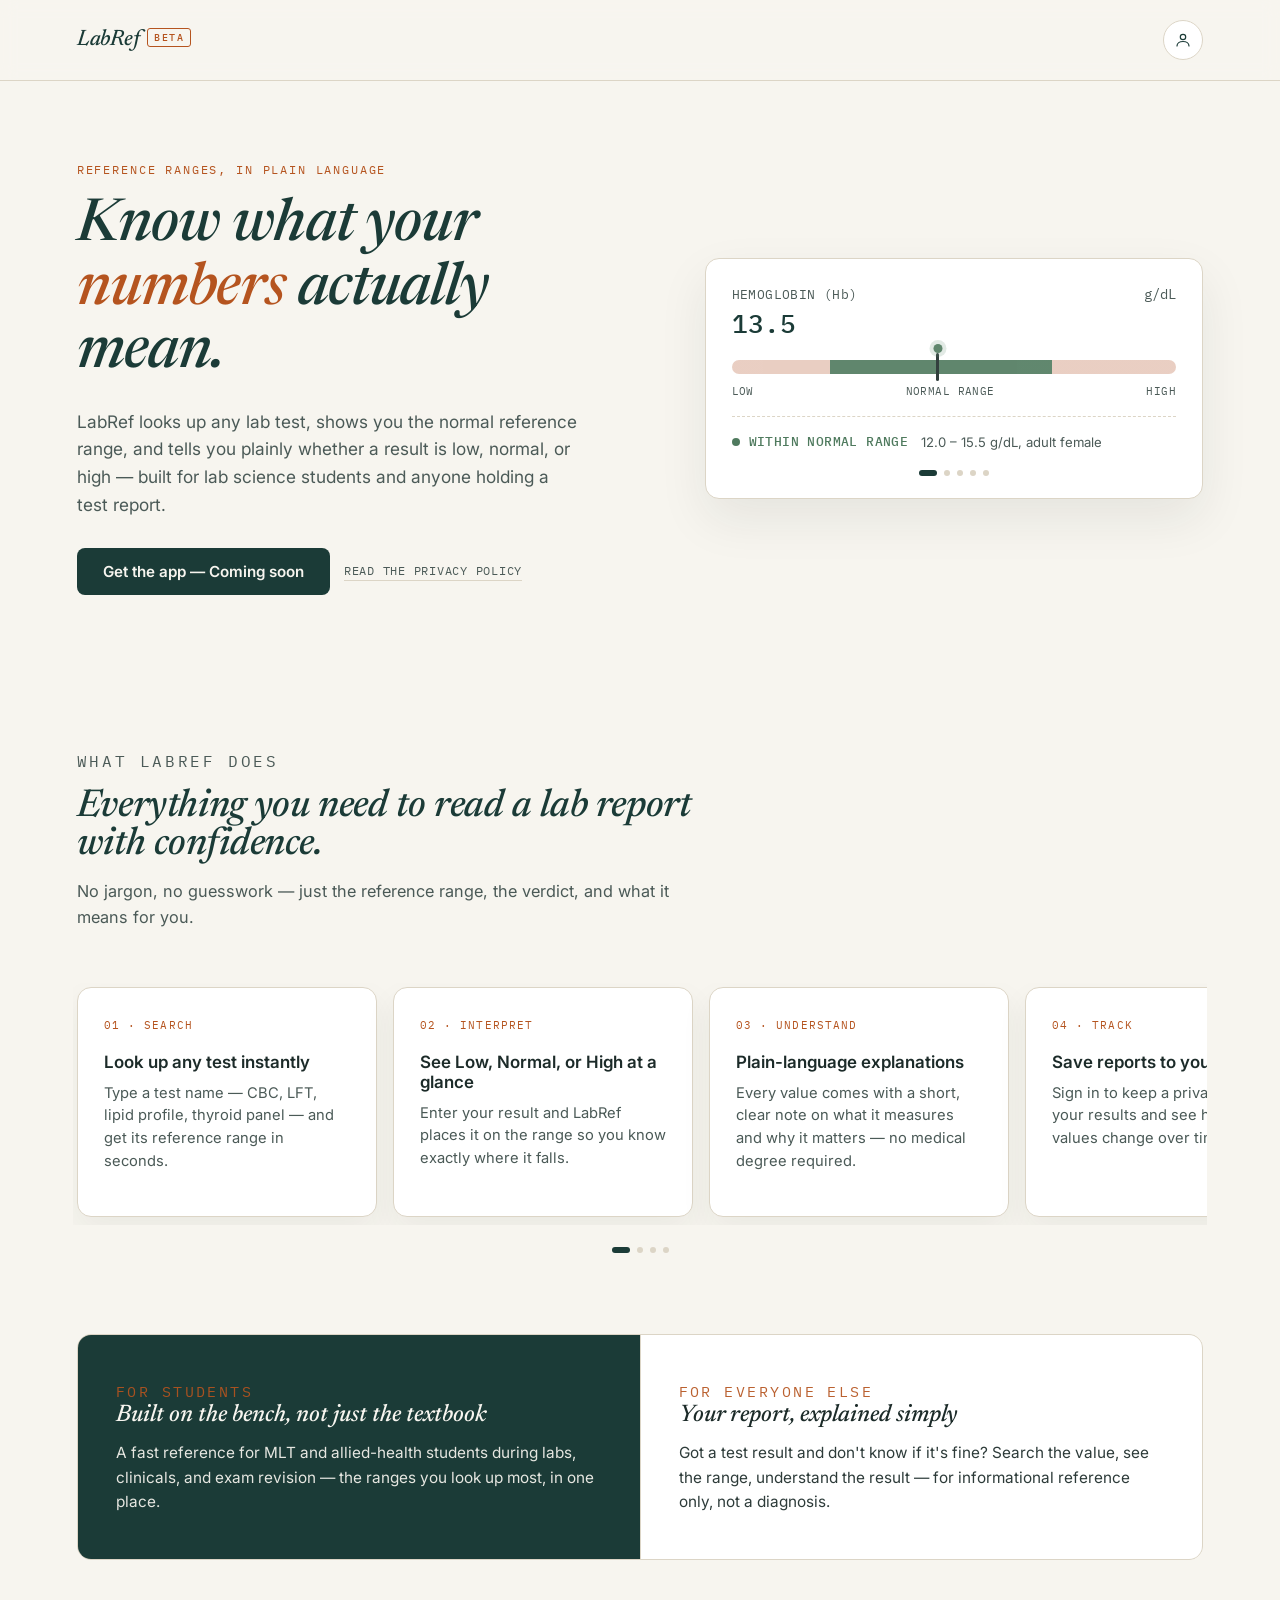
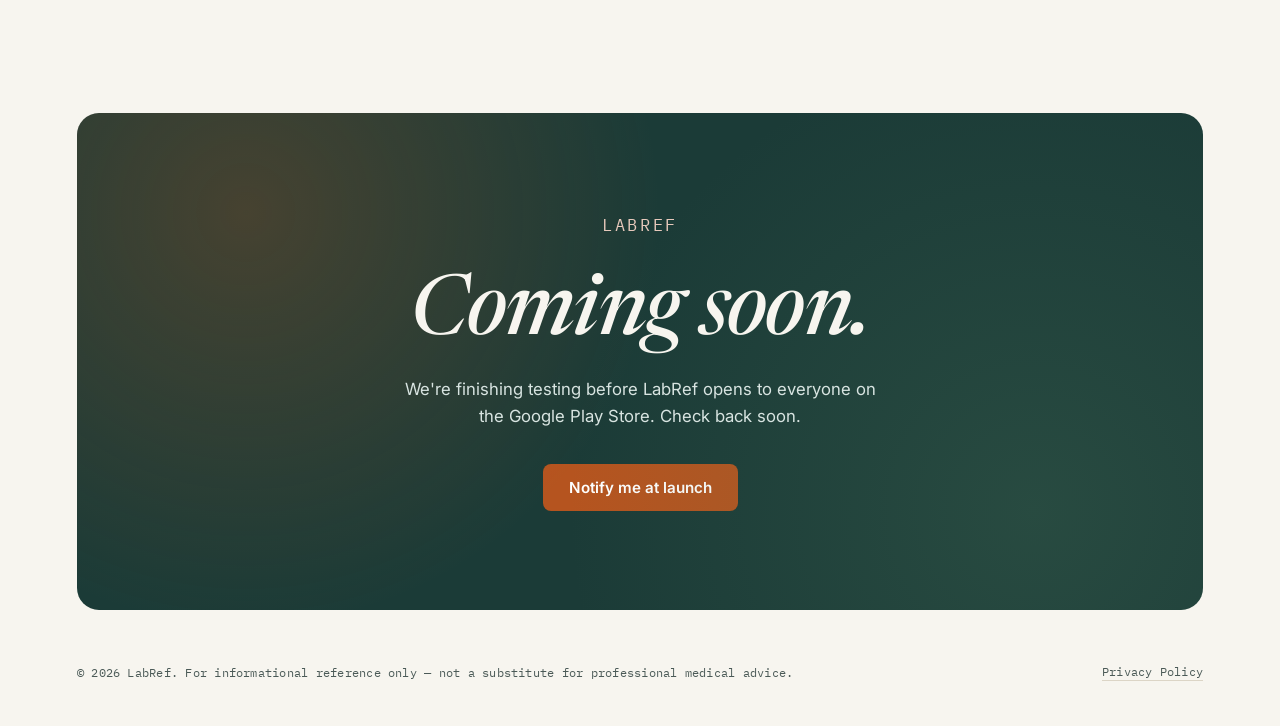
==== commit a5594675: "Refactor index.html for cleaner structure Removed unnecessary newline and fixed HTML structure." ====
--- a/index.html
+++ b/index.html
@@ -268,7 +268,6 @@
     letter-spacing:0.02em;
   }
   footer a{text-decoration:none; border-bottom:1px solid var(--line); padding-bottom:1px;}
-
   /* toast */
   .toast{
     position:fixed; bottom:28px; left:50%; transform:translateX(-50%) translateY(20px);
@@ -453,4 +452,61 @@
     verdict.classList.remove('status-high','status-low');
     if(s.status === 'high') verdict.classList.add('status-high');
     if(s.status === 'low') verdict.classList.add('status-low');
-    [...rcD
+    [...rcDotsWrap.children].forEach((d, idx)=> d.classList.toggle('active', idx===i));
+  }
+
+  function setRcSlide(i){
+    rcIndex = (i + rcSlides.length) % rcSlides.length;
+    rcFade.classList.add('fading');
+    setTimeout(()=>{
+      renderRc(rcIndex);
+      rcFade.classList.remove('fading');
+    }, 180);
+    resetRcTimer();
+  }
+
+  let rcTimer = setInterval(()=> setRcSlide(rcIndex+1), 4200);
+  function resetRcTimer(){
+    clearInterval(rcTimer);
+    rcTimer = setInterval(()=> setRcSlide(rcIndex+1), 4200);
+  }
+
+  const rangeCard = document.getElementById('rangeCard');
+  let rcTouchStartX = null;
+  rangeCard.addEventListener('touchstart', e=>{ rcTouchStartX = e.touches[0].clientX; }, {passive:true});
+  rangeCard.addEventListener('touchend', e=>{
+    if(rcTouchStartX === null) return;
+    const dx = e.changedTouches[0].clientX - rcTouchStartX;
+    if(Math.abs(dx) > 40){ dx < 0 ? setRcSlide(rcIndex+1) : setRcSlide(rcIndex-1); }
+    rcTouchStartX = null;
+  }, {passive:true});
+
+  /* ---------- Feature panel carousel dots ---------- */
+  const panelCarousel = document.getElementById('panelCarousel');
+  const panelDotsWrap = document.getElementById('panelDots');
+  const panels = [...panelCarousel.children];
+
+  panels.forEach((_, i)=>{
+    const b = document.createElement('button');
+    if(i===0) b.classList.add('active');
+    b.setAttribute('aria-label', 'Show feature ' + (i+1));
+    b.addEventListener('click', ()=> panels[i].scrollIntoView({behavior:'smooth', inline:'center', block:'nearest'}));
+    panelDotsWrap.appendChild(b);
+  });
+
+  let panelScrollTimer;
+  panelCarousel.addEventListener('scroll', ()=>{
+    clearTimeout(panelScrollTimer);
+    panelScrollTimer = setTimeout(()=>{
+      const center = panelCarousel.scrollLeft + panelCarousel.clientWidth / 2;
+      let closest = 0, closestDist = Infinity;
+      panels.forEach((p, i)=>{
+        const dist = Math.abs((p.offsetLeft + p.offsetWidth/2) - center);
+        if(dist < closestDist){ closestDist = dist; closest = i; }
+      });
+      [...panelDotsWrap.children].forEach((d, idx)=> d.classList.toggle('active', idx===closest));
+    }, 90);
+  }, {passive:true});
+</script>
+</body>
+</html>
